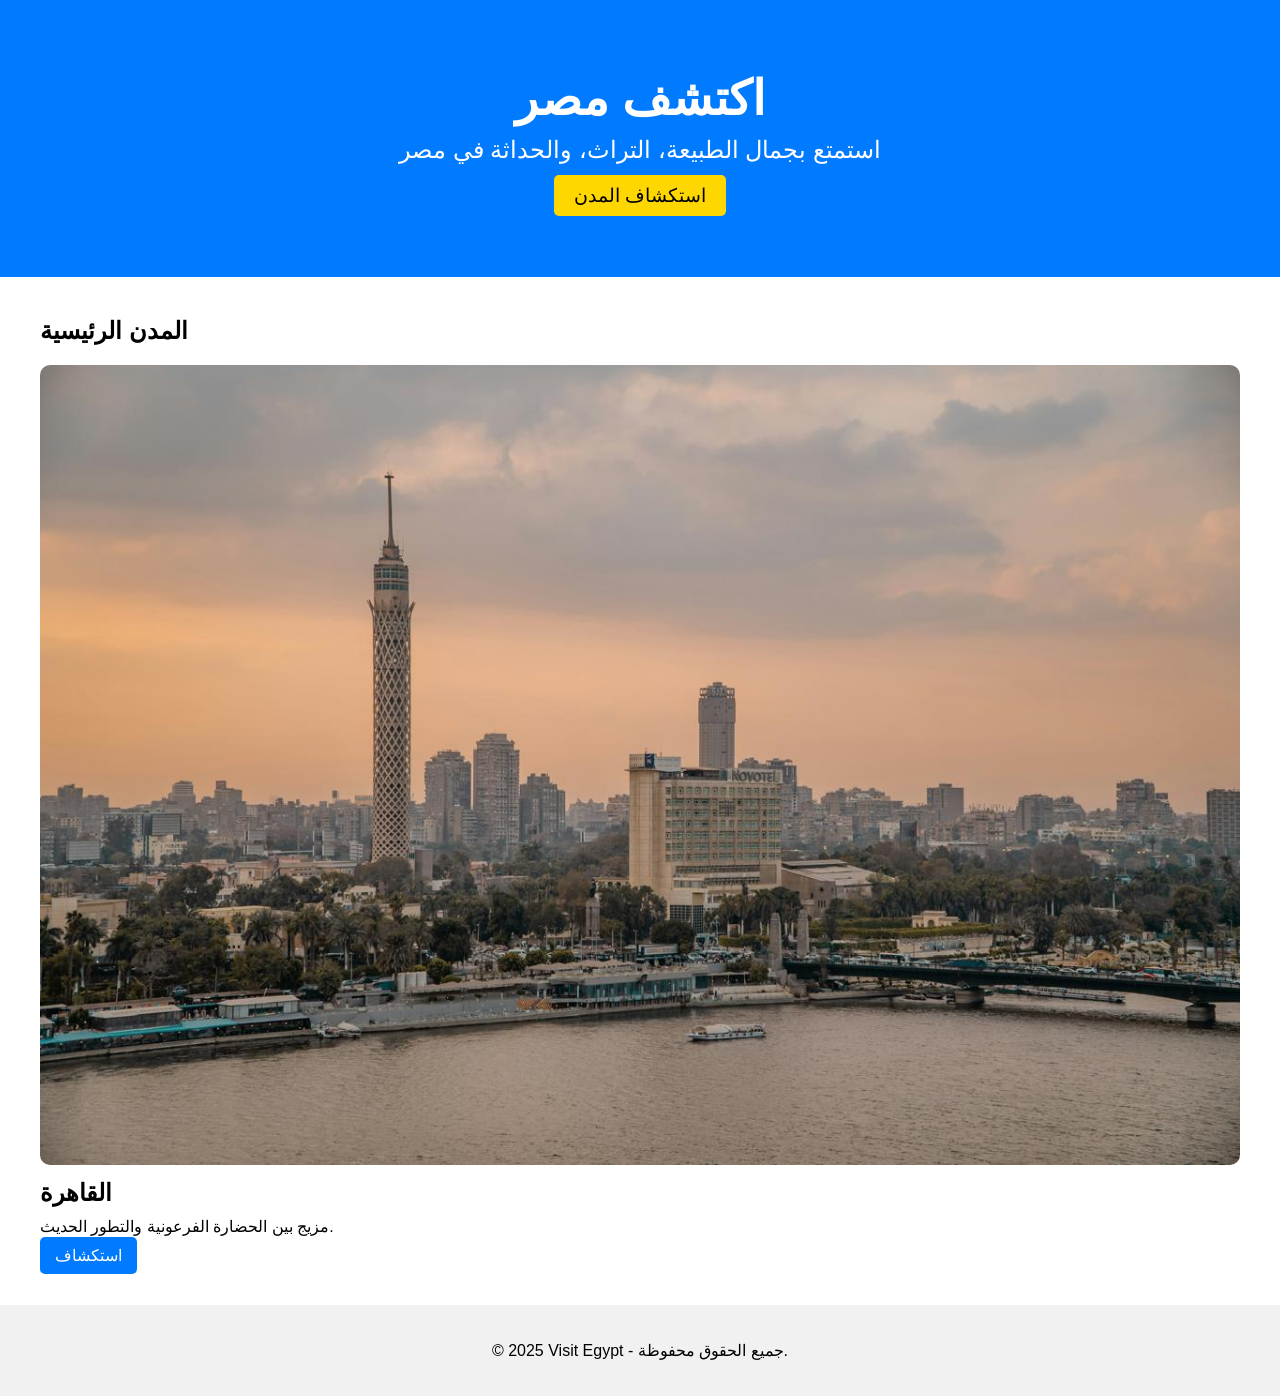
==== index.html @ 69cc99b4 "Add files via upload" ====
<!DOCTYPE html>
<html lang="ar">
<head>
    <meta charset="UTF-8">
    <meta name="viewport" content="width=device-width, initial-scale=1.0">
    <title>Visit Egypt</title>
    <link rel="stylesheet" href="styles.css">
</head>
<body>
    <header class="hero">
        <div class="container">
            <h1>اكتشف مصر</h1>
            <p>استمتع بجمال الطبيعة، التراث، والحداثة في مصر</p>
            <a href="#cities" class="btn">استكشاف المدن</a>
        </div>
    </header>

    <section id="cities">
        <div class="container">
            <h2>المدن الرئيسية</h2>
            <div class="cities-grid">
                <div class="city">
                    <img src="images/cairo.jpg" alt="القاهرة">
                    <h3>القاهرة</h3>
                    <p>مزيج بين الحضارة الفرعونية والتطور الحديث.</p>
                    <a href="cities/cairo.html" class="btn">استكشاف</a>
                </div>
            </div>
        </div>
    </section>

    <footer>
        <p>© 2025 Visit Egypt - جميع الحقوق محفوظة.</p>
    </footer>
</body>
</html>
---- styles.css ----
body {
    font-family: Arial, sans-serif;
    margin: 0;
    padding: 0;
}

.hero {
    background-color: #007bff;
    color: white;
    text-align: center;
    padding: 50px 0;
}

.hero h1 {
    font-size: 3rem;
    margin: 0;
}

.hero p {
    font-size: 1.5rem;
    margin: 10px 0 20px;
}

.hero .btn {
    background-color: #ffd700;
    color: #000;
    padding: 10px 20px;
    text-decoration: none;
    font-size: 1.2rem;
    border-radius: 5px;
}

.container {
    max-width: 1200px;
    margin: 0 auto;
    padding: 20px;
}

#cities .cities-grid {
    display: grid;
    grid-template-columns: repeat(auto-fit, minmax(300px, 1fr));
    gap: 20px;
}

.city img {
    width: 100%;
    height: auto;
    border-radius: 10px;
}

.city h3 {
    font-size: 1.5rem;
    margin: 10px 0;
}

.city p {
    font-size: 1rem;
    margin: 10px 0;
}

.city .btn {
    background-color: #007bff;
    color: white;
    padding: 10px 15px;
    text-decoration: none;
    border-radius: 5px;
}

footer {
    text-align: center;
    padding: 20px;
    background: #f1f1f1;
    margin-top: 20px;
}
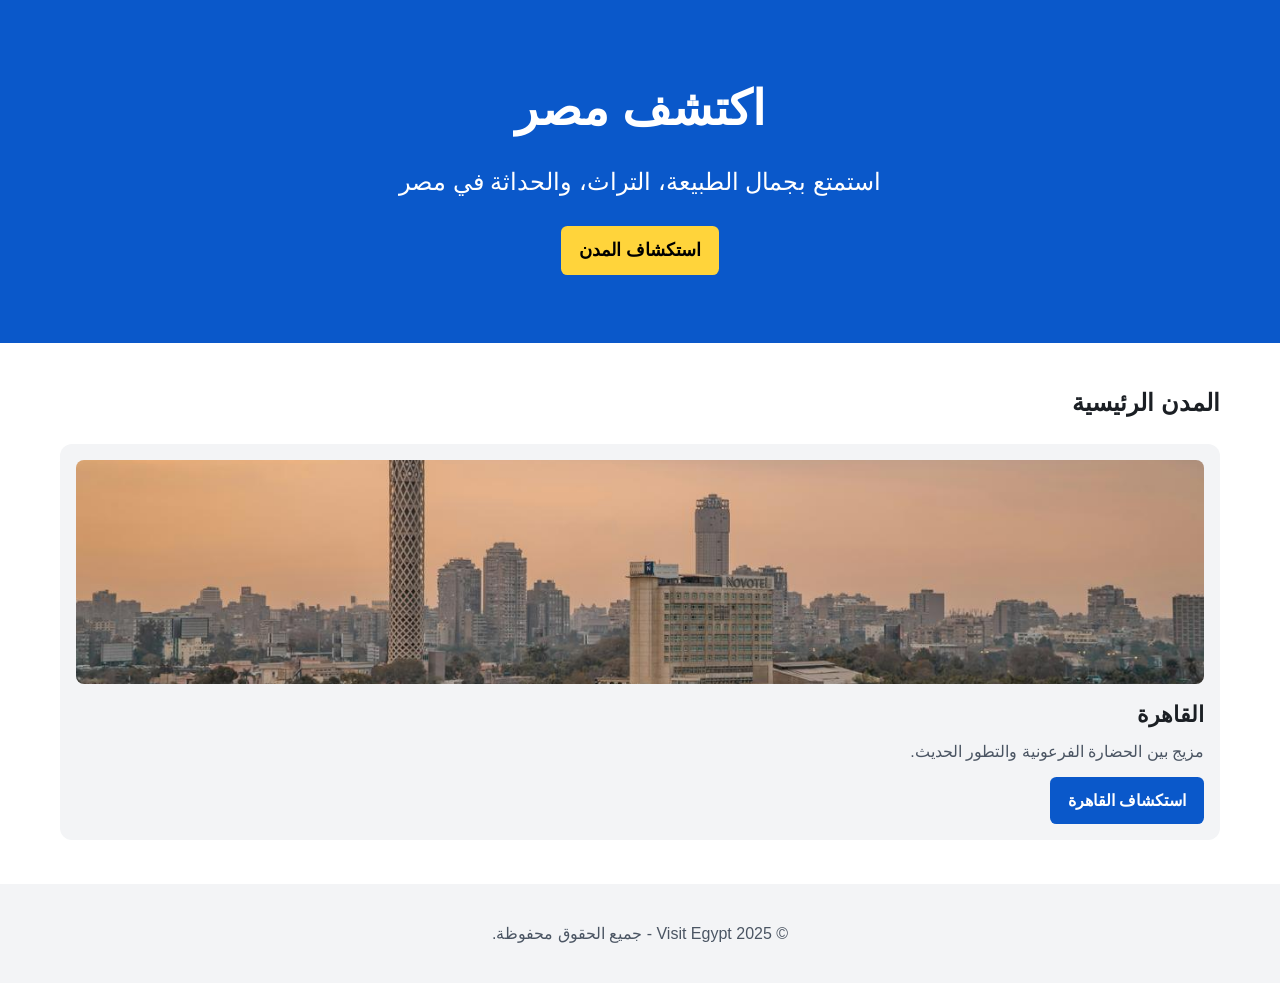
==== commit f055678c: "Responsive, accessible RTL redesign, README and GitHub Pages workflow" ====
--- a/index.html
+++ b/index.html
@@ -1,36 +1,41 @@
-<!DOCTYPE html>
-<html lang="ar">
-<head>
-    <meta charset="UTF-8">
-    <meta name="viewport" content="width=device-width, initial-scale=1.0">
-    <title>Visit Egypt</title>
-    <link rel="stylesheet" href="styles.css">
-</head>
-<body>
-    <header class="hero">
-        <div class="container">
-            <h1>اكتشف مصر</h1>
-            <p>استمتع بجمال الطبيعة، التراث، والحداثة في مصر</p>
-            <a href="#cities" class="btn">استكشاف المدن</a>
-        </div>
-    </header>
-
-    <section id="cities">
-        <div class="container">
-            <h2>المدن الرئيسية</h2>
-            <div class="cities-grid">
-                <div class="city">
-                    <img src="images/cairo.jpg" alt="القاهرة">
-                    <h3>القاهرة</h3>
-                    <p>مزيج بين الحضارة الفرعونية والتطور الحديث.</p>
-                    <a href="cities/cairo.html" class="btn">استكشاف</a>
-                </div>
-            </div>
-        </div>
-    </section>
-
-    <footer>
-        <p>© 2025 Visit Egypt - جميع الحقوق محفوظة.</p>
-    </footer>
-</body>
-</html>+<!DOCTYPE html>
+<html lang="ar" dir="rtl">
+<head>
+    <meta charset="UTF-8">
+    <meta name="viewport" content="width=device-width, initial-scale=1.0">
+    <meta name="description" content="دليل مبسط للسياحة في مصر: ابدأ بالقاهرة والأهرامات والمتحف المصري وخان الخليلي.">
+    <meta name="color-scheme" content="light dark">
+    <title>اكتشف مصر | Visit Egypt</title>
+    <link rel="stylesheet" href="styles.css">
+</head>
+<body>
+    <a class="skip-link" href="#cities">انتقل إلى المحتوى</a>
+    <header class="hero">
+        <div class="container">
+            <h1>اكتشف مصر</h1>
+            <p>استمتع بجمال الطبيعة، التراث، والحداثة في مصر</p>
+            <a href="#cities" class="btn">استكشاف المدن</a>
+        </div>
+    </header>
+
+    <main>
+        <section id="cities" aria-labelledby="cities-title">
+            <div class="container">
+                <h2 id="cities-title">المدن الرئيسية</h2>
+                <div class="cities-grid">
+                    <article class="city">
+                        <img src="images/cairo.jpg" alt="أفق القاهرة مع برج القاهرة ونهر النيل وقت الغروب" width="1200" height="800" loading="lazy">
+                        <h3>القاهرة</h3>
+                        <p>مزيج بين الحضارة الفرعونية والتطور الحديث.</p>
+                        <a href="cities/cairo.html" class="btn">استكشاف القاهرة</a>
+                    </article>
+                </div>
+            </div>
+        </section>
+    </main>
+
+    <footer>
+        <p>© 2025 Visit Egypt - جميع الحقوق محفوظة.</p>
+    </footer>
+</body>
+</html>
--- a/styles.css
+++ b/styles.css
@@ -1,74 +1,158 @@
-body {
-    font-family: Arial, sans-serif;
-    margin: 0;
-    padding: 0;
-}
-
-.hero {
-    background-color: #007bff;
-    color: white;
-    text-align: center;
-    padding: 50px 0;
-}
-
-.hero h1 {
-    font-size: 3rem;
-    margin: 0;
-}
-
-.hero p {
-    font-size: 1.5rem;
-    margin: 10px 0 20px;
-}
-
-.hero .btn {
-    background-color: #ffd700;
-    color: #000;
-    padding: 10px 20px;
-    text-decoration: none;
-    font-size: 1.2rem;
-    border-radius: 5px;
-}
-
-.container {
-    max-width: 1200px;
-    margin: 0 auto;
-    padding: 20px;
-}
-
-#cities .cities-grid {
-    display: grid;
-    grid-template-columns: repeat(auto-fit, minmax(300px, 1fr));
-    gap: 20px;
-}
-
-.city img {
-    width: 100%;
-    height: auto;
-    border-radius: 10px;
-}
-
-.city h3 {
-    font-size: 1.5rem;
-    margin: 10px 0;
-}
-
-.city p {
-    font-size: 1rem;
-    margin: 10px 0;
-}
-
-.city .btn {
-    background-color: #007bff;
-    color: white;
-    padding: 10px 15px;
-    text-decoration: none;
-    border-radius: 5px;
-}
-
-footer {
-    text-align: center;
-    padding: 20px;
-    background: #f1f1f1;
-    margin-top: 20px;
-}+:root {
+    --brand: #0a58ca;
+    --brand-dark: #084298;
+    --accent: #ffd43b;
+    --text: #1b1f24;
+    --muted: #4b5563;
+    --bg: #ffffff;
+    --surface: #f3f4f6;
+}
+
+@media (prefers-color-scheme: dark) {
+    :root {
+        --brand: #6ea8fe;
+        --brand-dark: #9ec5fe;
+        --text: #e5e7eb;
+        --muted: #b6bcc6;
+        --bg: #111418;
+        --surface: #1b2027;
+    }
+}
+
+*, *::before, *::after {
+    box-sizing: border-box;
+}
+
+body {
+    font-family: "Segoe UI", Tahoma, Arial, sans-serif;
+    line-height: 1.7;
+    margin: 0;
+    color: var(--text);
+    background: var(--bg);
+}
+
+.skip-link {
+    position: absolute;
+    inset-inline-start: 1rem;
+    top: -4rem;
+    background: var(--accent);
+    color: #000;
+    padding: 0.5rem 1rem;
+    border-radius: 0.25rem;
+    z-index: 10;
+}
+
+.skip-link:focus {
+    top: 1rem;
+}
+
+a:focus-visible {
+    outline: 3px solid var(--accent);
+    outline-offset: 3px;
+}
+
+.hero {
+    background-color: #0a58ca;
+    color: #fff;
+    text-align: center;
+    padding: 3rem 0;
+}
+
+.hero h1 {
+    font-size: clamp(2rem, 6vw, 3rem);
+    margin: 0;
+}
+
+.hero p {
+    font-size: clamp(1.05rem, 3vw, 1.5rem);
+    margin: 0.75rem 0 1.5rem;
+}
+
+.btn {
+    display: inline-block;
+    background-color: var(--brand);
+    color: #fff;
+    padding: 0.6rem 1.1rem;
+    text-decoration: none;
+    border-radius: 0.4rem;
+    font-weight: 600;
+}
+
+.btn:hover {
+    background-color: var(--brand-dark);
+}
+
+.hero .btn {
+    background-color: var(--accent);
+    color: #000;
+    font-size: 1.1rem;
+}
+
+.hero .btn:hover {
+    background-color: #fff;
+}
+
+@media (prefers-color-scheme: dark) {
+    .btn {
+        color: #000;
+    }
+}
+
+.container {
+    max-width: 1200px;
+    margin: 0 auto;
+    padding: 1.25rem;
+}
+
+.cities-grid,
+.attractions-grid {
+    display: grid;
+    grid-template-columns: repeat(auto-fit, minmax(min(100%, 18rem), 1fr));
+    gap: 1.25rem;
+}
+
+.city,
+.attraction {
+    background: var(--surface);
+    border-radius: 0.75rem;
+    padding: 1rem;
+}
+
+.city img,
+.attraction img {
+    display: block;
+    width: 100%;
+    height: 14rem;
+    object-fit: cover;
+    border-radius: 0.5rem;
+}
+
+.city h3,
+.attraction h3 {
+    font-size: 1.4rem;
+    margin: 0.75rem 0 0.25rem;
+}
+
+.city p,
+.attraction p {
+    margin: 0.25rem 0 0.75rem;
+    color: var(--muted);
+}
+
+.back-link {
+    margin-top: 1.5rem;
+}
+
+footer {
+    text-align: center;
+    padding: 1.25rem;
+    background: var(--surface);
+    margin-top: 1.5rem;
+    color: var(--muted);
+}
+
+@media (prefers-reduced-motion: no-preference) {
+    html {
+        scroll-behavior: smooth;
+    }
+}
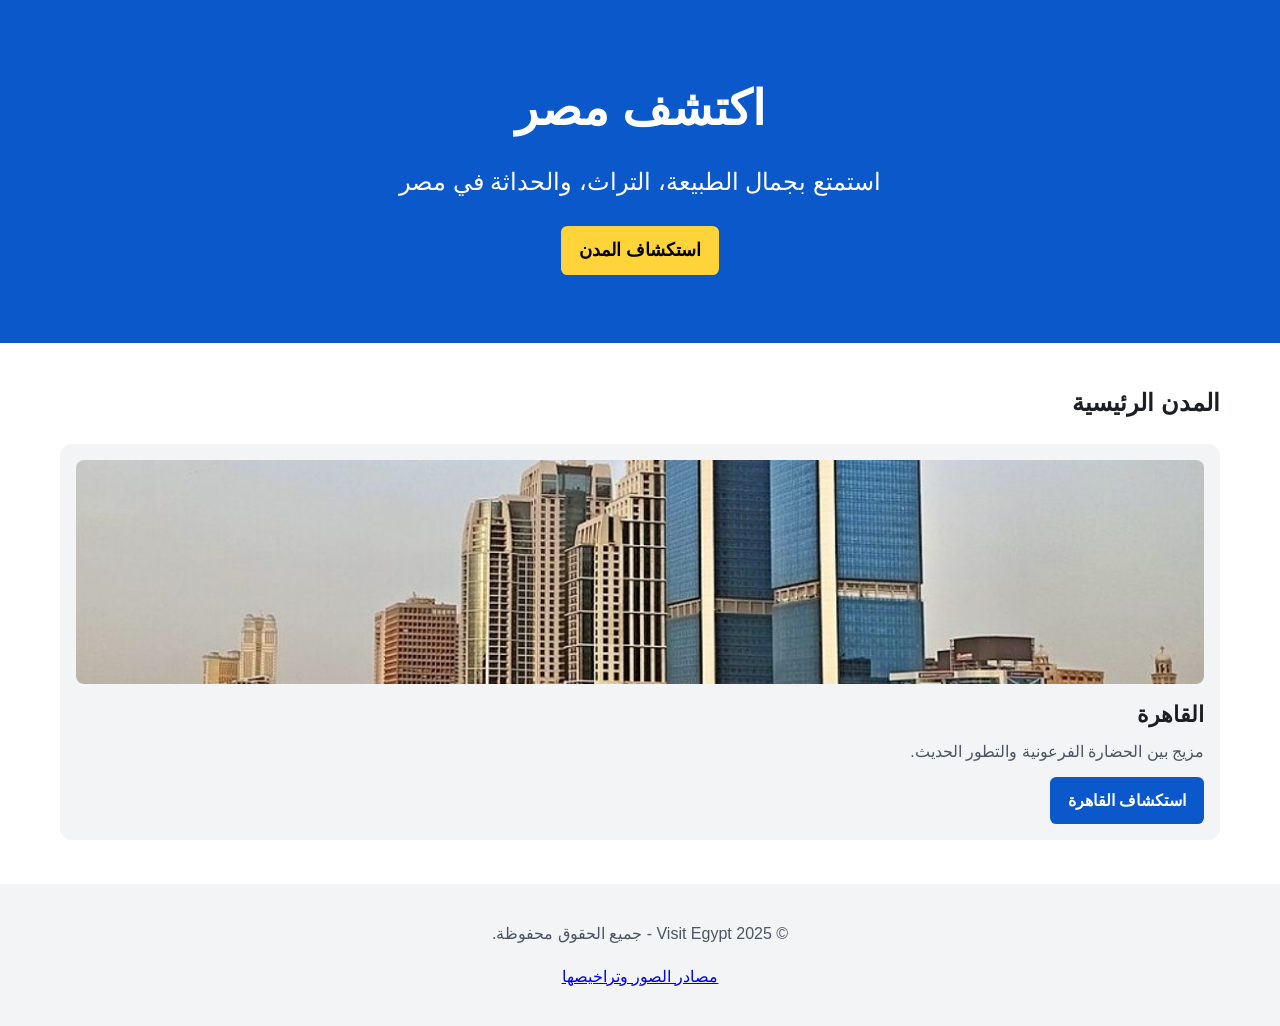
==== commit d6429fdc: "Replace photos with attributed Wikimedia Commons images; add attribution page" ====
--- a/index.html
+++ b/index.html
@@ -24,7 +24,7 @@
                 <h2 id="cities-title">المدن الرئيسية</h2>
                 <div class="cities-grid">
                     <article class="city">
-                        <img src="images/cairo.jpg" alt="أفق القاهرة مع برج القاهرة ونهر النيل وقت الغروب" width="1200" height="800" loading="lazy">
+                        <img src="images/cairo.jpg" alt="مبانٍ حديثة على ضفة نهر النيل في القاهرة" width="1150" height="678" loading="lazy">
                         <h3>القاهرة</h3>
                         <p>مزيج بين الحضارة الفرعونية والتطور الحديث.</p>
                         <a href="cities/cairo.html" class="btn">استكشاف القاهرة</a>
@@ -36,6 +36,7 @@
 
     <footer>
         <p>© 2025 Visit Egypt - جميع الحقوق محفوظة.</p>
+        <p><a href="attribution.html">مصادر الصور وتراخيصها</a></p>
     </footer>
 </body>
 </html>
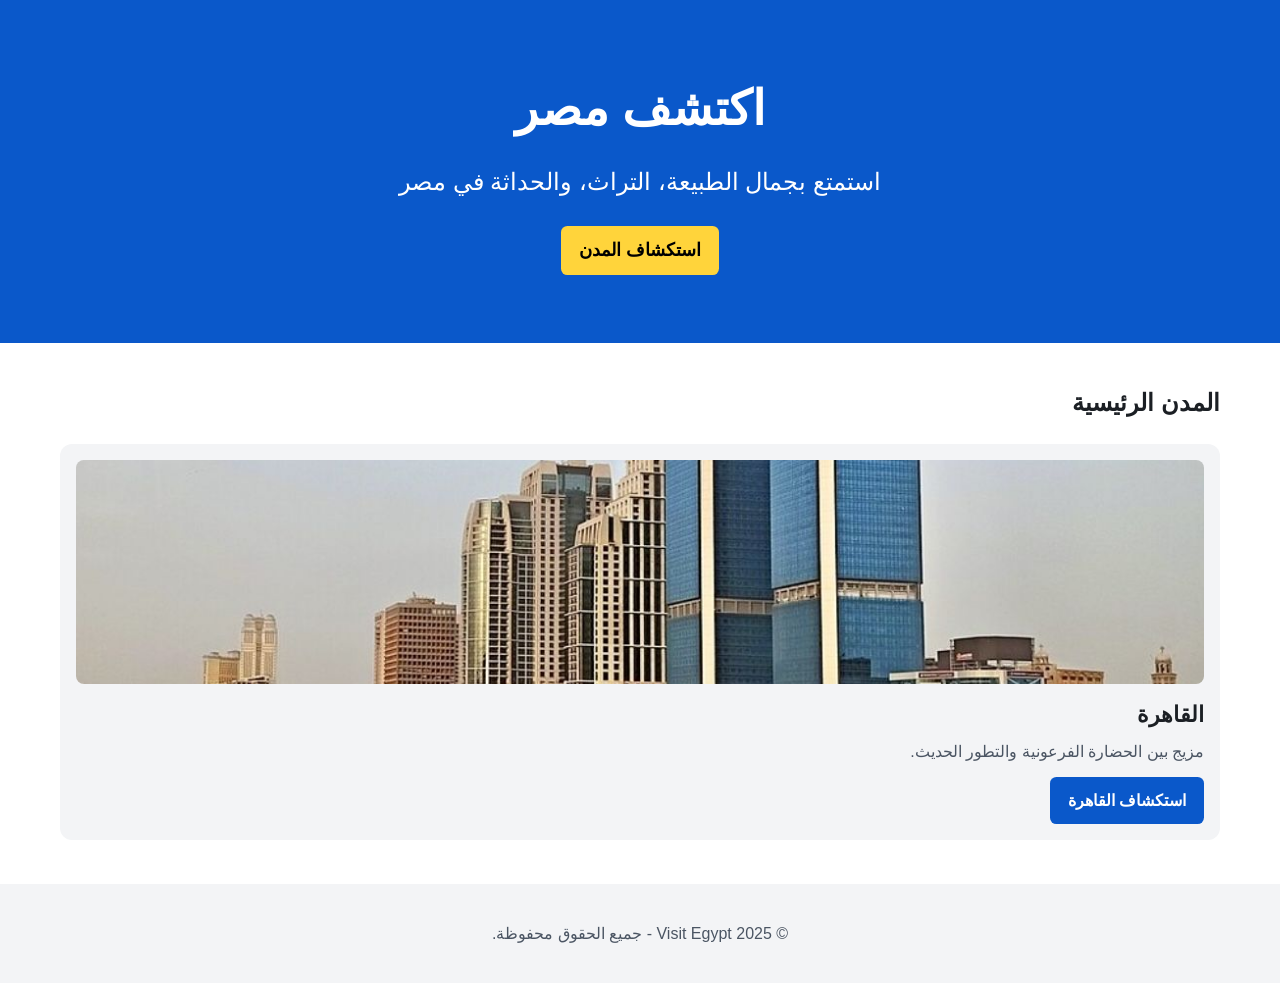
==== commit 0498f582: "Merge PR #1: responsive RTL redesign and README Responsive, accessible RTL redesign, README and GitH" ====
--- a/index.html
+++ b/index.html
@@ -24,7 +24,7 @@
                 <h2 id="cities-title">المدن الرئيسية</h2>
                 <div class="cities-grid">
                     <article class="city">
-                        <img src="images/cairo.jpg" alt="مبانٍ حديثة على ضفة نهر النيل في القاهرة" width="1150" height="678" loading="lazy">
+                        <img src="images/cairo.jpg" alt="أفق القاهرة مع برج القاهرة ونهر النيل وقت الغروب" width="1200" height="800" loading="lazy">
                         <h3>القاهرة</h3>
                         <p>مزيج بين الحضارة الفرعونية والتطور الحديث.</p>
                         <a href="cities/cairo.html" class="btn">استكشاف القاهرة</a>
@@ -36,7 +36,6 @@
 
     <footer>
         <p>© 2025 Visit Egypt - جميع الحقوق محفوظة.</p>
-        <p><a href="attribution.html">مصادر الصور وتراخيصها</a></p>
     </footer>
 </body>
 </html>
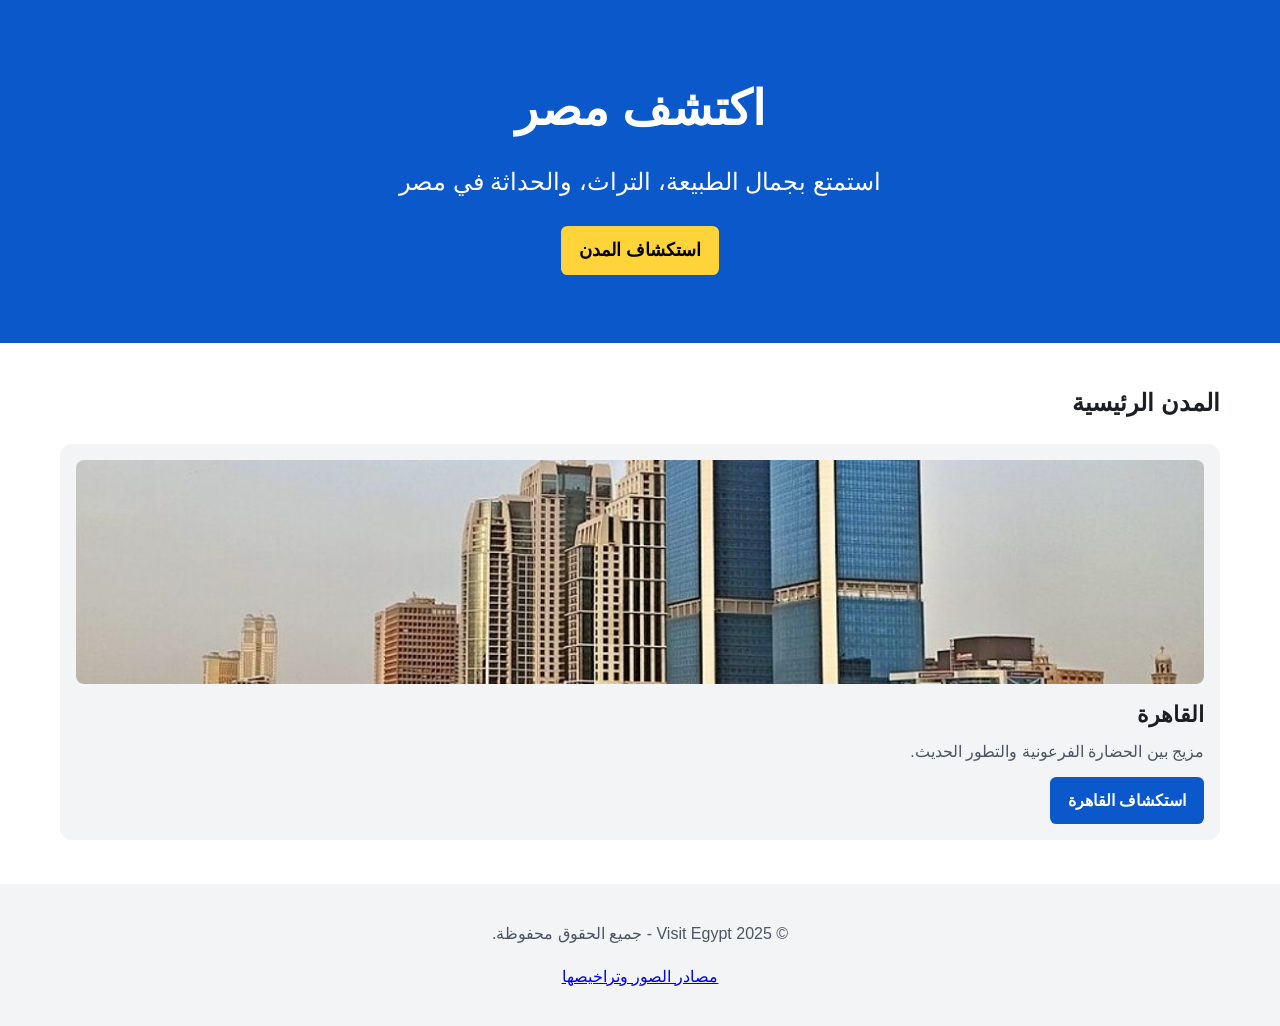
==== commit 95125282: "Merge PR #2: attributed Wikimedia Commons images Replace photos with attributed Wikimedia Commons im" ====
--- a/index.html
+++ b/index.html
@@ -24,7 +24,7 @@
                 <h2 id="cities-title">المدن الرئيسية</h2>
                 <div class="cities-grid">
                     <article class="city">
-                        <img src="images/cairo.jpg" alt="أفق القاهرة مع برج القاهرة ونهر النيل وقت الغروب" width="1200" height="800" loading="lazy">
+                        <img src="images/cairo.jpg" alt="مبانٍ حديثة على ضفة نهر النيل في القاهرة" width="1150" height="678" loading="lazy">
                         <h3>القاهرة</h3>
                         <p>مزيج بين الحضارة الفرعونية والتطور الحديث.</p>
                         <a href="cities/cairo.html" class="btn">استكشاف القاهرة</a>
@@ -36,6 +36,7 @@
 
     <footer>
         <p>© 2025 Visit Egypt - جميع الحقوق محفوظة.</p>
+        <p><a href="attribution.html">مصادر الصور وتراخيصها</a></p>
     </footer>
 </body>
 </html>
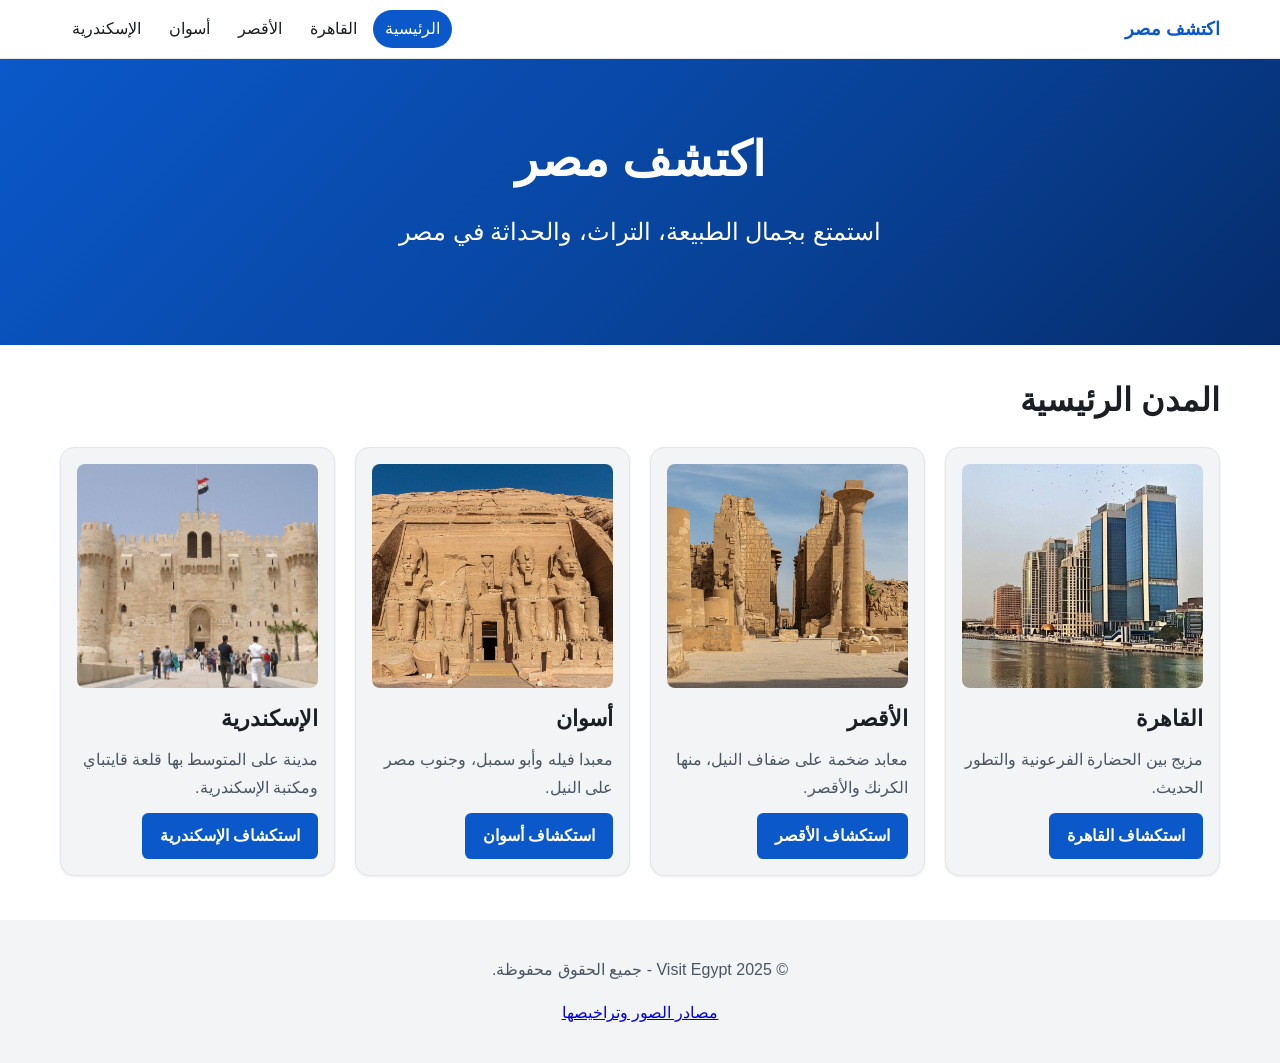
==== commit 3fba5d40: "Add Luxor, Aswan and Alexandria pages, new photos and navigation - three new city pages with six cre" ====
--- a/index.html
+++ b/index.html
@@ -3,18 +3,23 @@
 <head>
     <meta charset="UTF-8">
     <meta name="viewport" content="width=device-width, initial-scale=1.0">
-    <meta name="description" content="دليل مبسط للسياحة في مصر: ابدأ بالقاهرة والأهرامات والمتحف المصري وخان الخليلي.">
+    <meta name="description" content="دليل مبسط للسياحة في مصر: القاهرة والأقصر وأسوان والإسكندرية.">
     <meta name="color-scheme" content="light dark">
     <title>اكتشف مصر | Visit Egypt</title>
     <link rel="stylesheet" href="styles.css">
 </head>
 <body>
     <a class="skip-link" href="#cities">انتقل إلى المحتوى</a>
+    <nav class="site-nav" aria-label="التنقل الرئيسي">
+        <div class="container nav-inner">
+            <a class="brand" href="index.html">اكتشف مصر</a>
+            <div class="nav-links"><a href="index.html" aria-current="page">الرئيسية</a><a href="cities/cairo.html">القاهرة</a><a href="cities/luxor.html">الأقصر</a><a href="cities/aswan.html">أسوان</a><a href="cities/alexandria.html">الإسكندرية</a></div>
+        </div>
+    </nav>
     <header class="hero">
         <div class="container">
             <h1>اكتشف مصر</h1>
             <p>استمتع بجمال الطبيعة، التراث، والحداثة في مصر</p>
-            <a href="#cities" class="btn">استكشاف المدن</a>
         </div>
     </header>
 
@@ -29,6 +34,24 @@
                         <p>مزيج بين الحضارة الفرعونية والتطور الحديث.</p>
                         <a href="cities/cairo.html" class="btn">استكشاف القاهرة</a>
                     </article>
+                    <article class="city">
+                        <img src="images/karnak.jpg" alt="أعمدة وأطلال داخل معبد الكرنك" width="1400" height="750" loading="lazy">
+                        <h3>الأقصر</h3>
+                        <p>معابد ضخمة على ضفاف النيل، منها الكرنك والأقصر.</p>
+                        <a href="cities/luxor.html" class="btn">استكشاف الأقصر</a>
+                    </article>
+                    <article class="city">
+                        <img src="images/abu-simbel.jpg" alt="واجهة معبد أبو سمبل المنحوتة في الصخر" width="1400" height="741" loading="lazy">
+                        <h3>أسوان</h3>
+                        <p>معبدا فيله وأبو سمبل، وجنوب مصر على النيل.</p>
+                        <a href="cities/aswan.html" class="btn">استكشاف أسوان</a>
+                    </article>
+                    <article class="city">
+                        <img src="images/qaitbay.jpg" alt="قلعة قايتباي في الإسكندرية" width="1400" height="933" loading="lazy">
+                        <h3>الإسكندرية</h3>
+                        <p>مدينة على المتوسط بها قلعة قايتباي ومكتبة الإسكندرية.</p>
+                        <a href="cities/alexandria.html" class="btn">استكشاف الإسكندرية</a>
+                    </article>
                 </div>
             </div>
         </section>
--- a/styles.css
+++ b/styles.css
@@ -6,6 +6,7 @@
     --muted: #4b5563;
     --bg: #ffffff;
     --surface: #f3f4f6;
+    --border: #e2e5ea;
 }
 
 @media (prefers-color-scheme: dark) {
@@ -16,6 +17,7 @@
         --muted: #b6bcc6;
         --bg: #111418;
         --surface: #1b2027;
+        --border: #2b323c;
     }
 }
 
@@ -52,10 +54,11 @@
 }
 
 .hero {
-    background-color: #0a58ca;
+    background-color: #084298;
+    background-image: linear-gradient(135deg, #0a58ca 0%, #084298 60%, #062c6b 100%);
     color: #fff;
     text-align: center;
-    padding: 3rem 0;
+    padding: 2.5rem 0 3rem;
 }
 
 .hero h1 {
@@ -107,15 +110,27 @@
 .cities-grid,
 .attractions-grid {
     display: grid;
-    grid-template-columns: repeat(auto-fit, minmax(min(100%, 18rem), 1fr));
+    grid-template-columns: repeat(auto-fit, minmax(min(100%, 16rem), 1fr));
     gap: 1.25rem;
 }
 
 .city,
 .attraction {
     background: var(--surface);
-    border-radius: 0.75rem;
+    border-radius: 0.9rem;
     padding: 1rem;
+    border: 1px solid var(--border);
+    box-shadow: 0 1px 3px rgba(0, 0, 0, 0.08);
+}
+
+.city {
+    display: flex;
+    flex-direction: column;
+}
+
+.city .btn {
+    margin-top: auto;
+    align-self: flex-start;
 }
 
 .city img,
@@ -156,3 +171,89 @@
         scroll-behavior: smooth;
     }
 }
+
+/* Site navigation */
+.site-nav {
+    position: sticky;
+    top: 0;
+    z-index: 5;
+    background: var(--bg);
+    border-bottom: 1px solid var(--border);
+}
+
+.nav-inner {
+    display: flex;
+    align-items: center;
+    justify-content: space-between;
+    gap: 1rem;
+    padding-block: 0.6rem;
+}
+
+.brand {
+    font-weight: 700;
+    font-size: 1.15rem;
+    color: var(--brand);
+    text-decoration: none;
+    white-space: nowrap;
+}
+
+.nav-links {
+    display: flex;
+    gap: 0.25rem;
+    flex-wrap: wrap;
+}
+
+.nav-links a {
+    color: var(--text);
+    text-decoration: none;
+    padding: 0.35rem 0.75rem;
+    border-radius: 999px;
+    white-space: nowrap;
+}
+
+.nav-links a:hover {
+    background: var(--surface);
+}
+
+.nav-links a[aria-current="page"] {
+    background: var(--brand);
+    color: #fff;
+}
+
+@media (prefers-color-scheme: dark) {
+    .nav-links a[aria-current="page"] {
+        color: #000;
+    }
+}
+
+@media (max-width: 40rem) {
+    .nav-inner {
+        flex-direction: column;
+        align-items: stretch;
+        gap: 0.4rem;
+    }
+}
+
+h2 {
+    font-size: clamp(1.5rem, 4vw, 2rem);
+    margin: 0.5rem 0 1.25rem;
+}
+
+@media (prefers-reduced-motion: no-preference) {
+    .city,
+    .attraction {
+        transition: transform 0.2s ease, box-shadow 0.2s ease;
+    }
+
+    .city:hover,
+    .attraction:hover {
+        transform: translateY(-3px);
+        box-shadow: 0 8px 20px rgba(0, 0, 0, 0.15);
+    }
+}
+
+a:focus-visible,
+.btn:focus-visible {
+    outline: 3px solid var(--accent);
+    outline-offset: 3px;
+}
